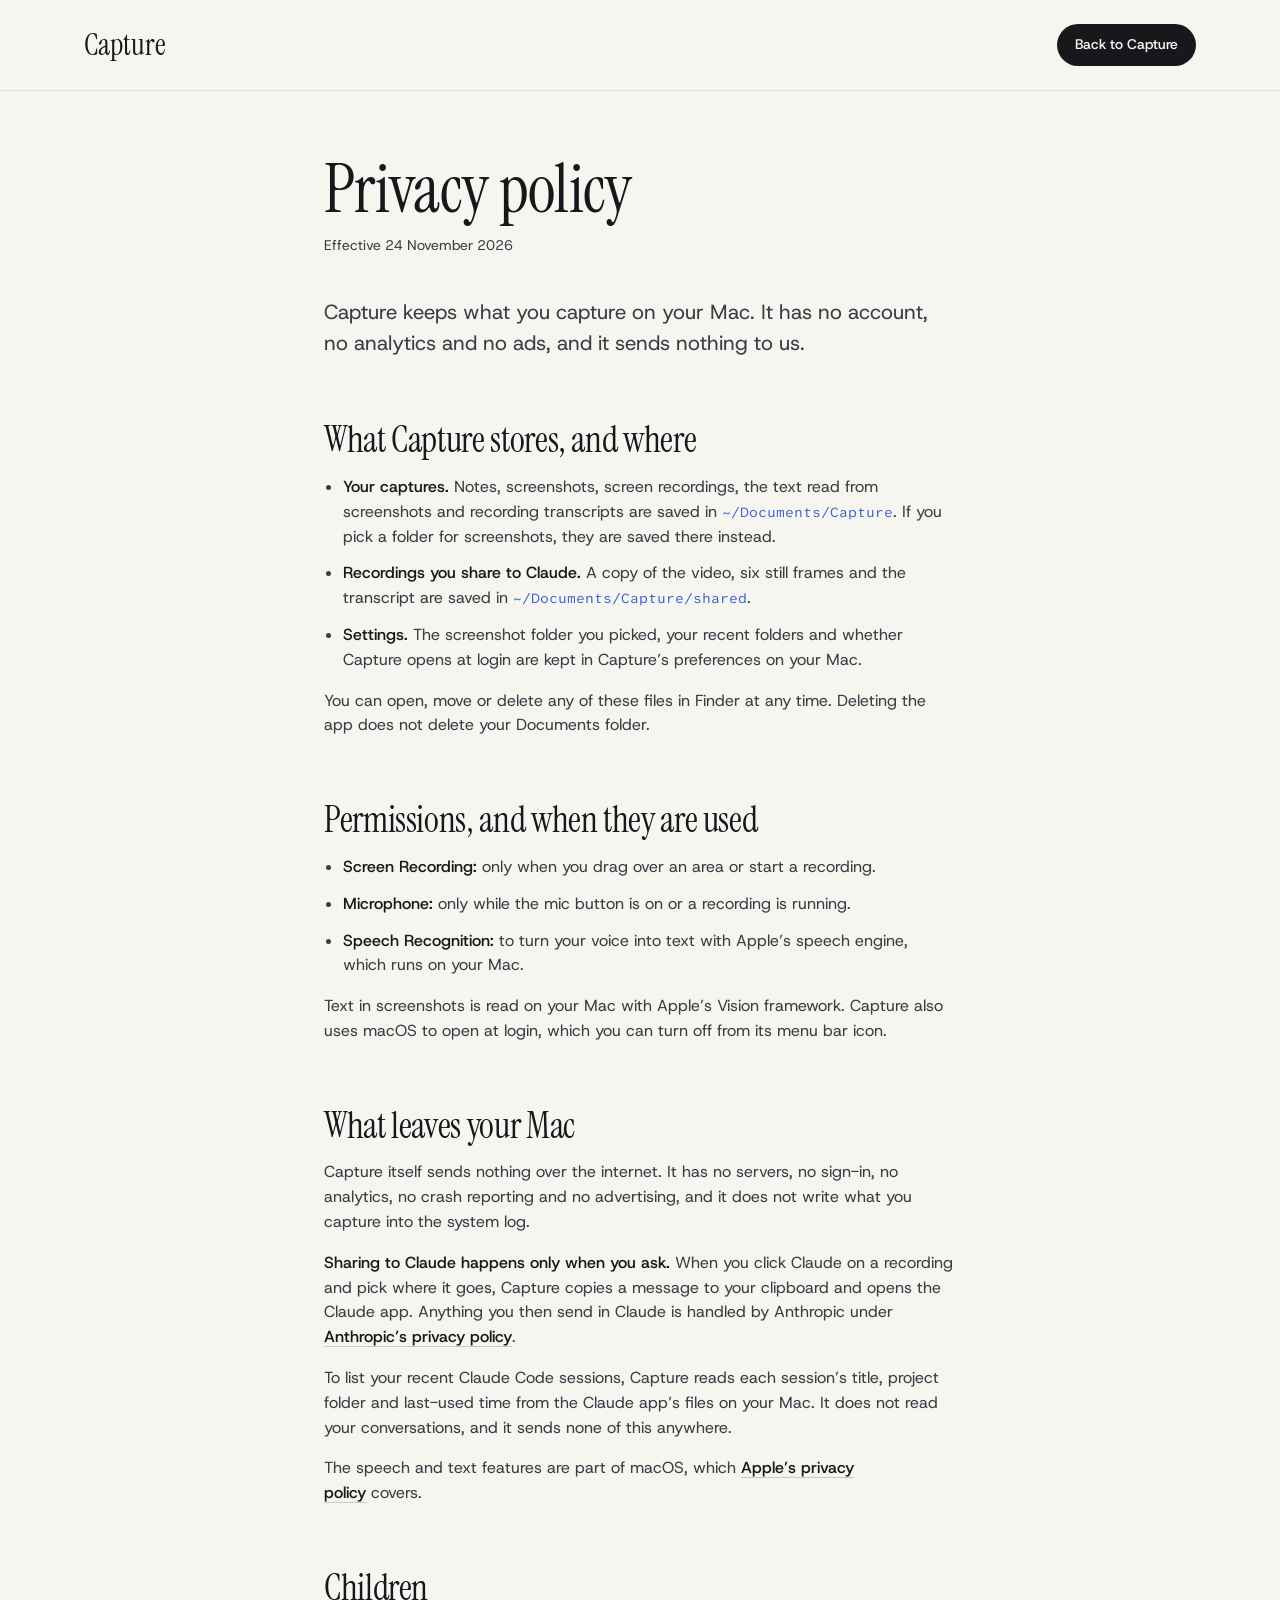
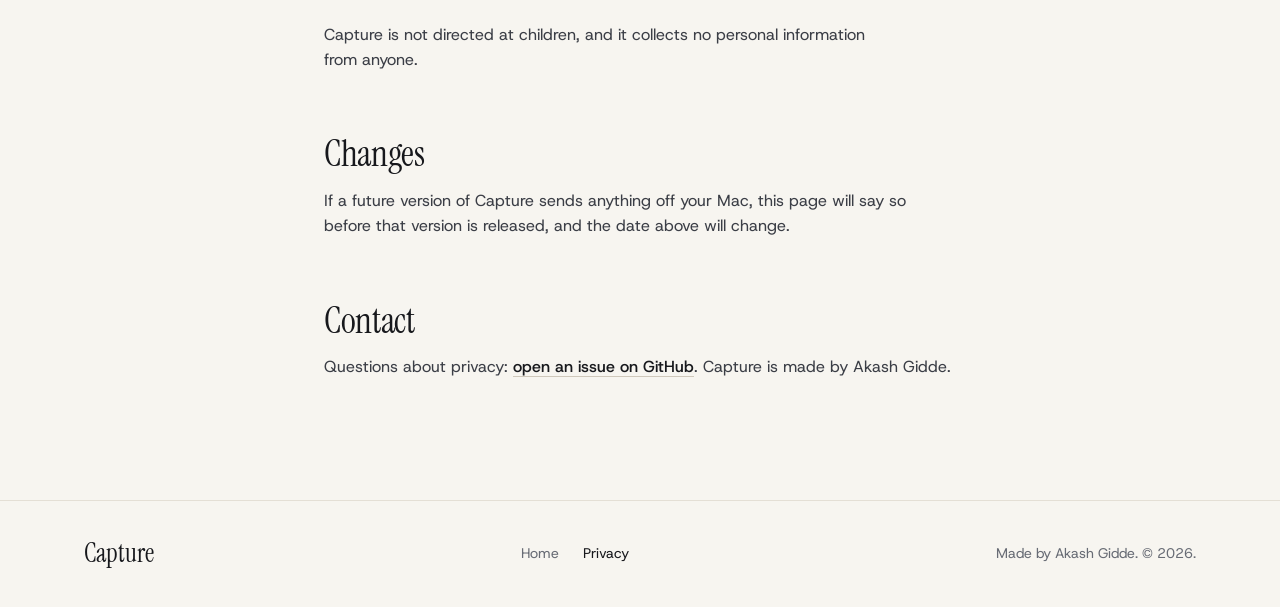
==== privacy.html @ 5aa0caa4 "Publish the landing page (capture@e64c65f)" ====
<!doctype html>
<html lang="en">
<head>
  <meta charset="utf-8">
  <meta name="viewport" content="width=device-width, initial-scale=1">
  <title>Privacy policy · Capture for Mac</title>
  <meta name="description" content="Capture keeps what you capture on your Mac. No account, no analytics, nothing sent to us.">
  <link rel="preconnect" href="https://fonts.googleapis.com">
  <link rel="preconnect" href="https://fonts.gstatic.com" crossorigin>
  <link href="https://fonts.googleapis.com/css2?family=Instrument+Serif&family=Host+Grotesk:wght@400;500&family=Atkinson+Hyperlegible+Mono:wght@400&display=swap" rel="stylesheet">
  <link rel="stylesheet" href="styles.css">
</head>
<body>
  <a class="skip" href="#main">Skip to content</a>

  <header class="doc-head">
    <nav class="nav container" aria-label="Page">
      <a class="wordmark" href="./">Capture</a>
      <a class="nav__action" href="./">Back to Capture</a>
    </nav>
  </header>

  <main id="main" class="doc container">
    <h1>Privacy policy</h1>
    <p class="doc__meta">Effective 24 November 2026</p>

    <p class="lead">Capture keeps what you capture on your Mac. It has no account, no analytics and no ads, and it sends nothing to us.</p>

    <h2>What Capture stores, and where</h2>
    <ul>
      <li><strong>Your captures.</strong> Notes, screenshots, screen recordings, the text read from screenshots and recording transcripts are saved in <span class="measured">~/Documents/Capture</span>. If you pick a folder for screenshots, they are saved there instead.</li>
      <li><strong>Recordings you share to Claude.</strong> A copy of the video, six still frames and the transcript are saved in <span class="measured">~/Documents/Capture/shared</span>.</li>
      <li><strong>Settings.</strong> The screenshot folder you picked, your recent folders and whether Capture opens at login are kept in Capture’s preferences on your Mac.</li>
    </ul>
    <p>You can open, move or delete any of these files in Finder at any time. Deleting the app does not delete your Documents folder.</p>

    <h2>Permissions, and when they are used</h2>
    <ul>
      <li><strong>Screen Recording:</strong> only when you drag over an area or start a recording.</li>
      <li><strong>Microphone:</strong> only while the mic button is on or a recording is running.</li>
      <li><strong>Speech Recognition:</strong> to turn your voice into text with Apple’s speech engine, which runs on your Mac.</li>
    </ul>
    <p>Text in screenshots is read on your Mac with Apple’s Vision framework. Capture also uses macOS to open at login, which you can turn off from its menu bar icon.</p>

    <h2>What leaves your Mac</h2>
    <p>Capture itself sends nothing over the internet. It has no servers, no sign-in, no analytics, no crash reporting and no advertising, and it does not write what you capture into the system log.</p>
    <p><strong>Sharing to Claude happens only when you ask.</strong> When you click Claude on a recording and pick where it goes, Capture copies a message to your clipboard and opens the Claude app. Anything you then send in Claude is handled by Anthropic under <a class="link" href="https://www.anthropic.com/legal/privacy">Anthropic’s privacy policy</a>.</p>
    <p>To list your recent Claude Code sessions, Capture reads each session’s title, project folder and last-used time from the Claude app’s files on your Mac. It does not read your conversations, and it sends none of this anywhere.</p>
    <p>The speech and text features are part of macOS, which <a class="link" href="https://www.apple.com/legal/privacy/">Apple’s privacy policy</a> covers.</p>

    <h2>Children</h2>
    <p>Capture is not directed at children, and it collects no personal information from anyone.</p>

    <h2>Changes</h2>
    <p>If a future version of Capture sends anything off your Mac, this page will say so before that version is released, and the date above will change.</p>

    <h2>Contact</h2>
    <p>Questions about privacy: <a class="link" href="https://github.com/akashdevkumar/capture-site/issues">open an issue on GitHub</a>. Capture is made by Akash Gidde.</p>
  </main>

  <footer class="foot">
    <div class="container foot__row">
      <p class="foot__mark">Capture</p>
      <nav aria-label="Footer">
        <a href="./">Home</a>
        <a href="privacy.html" aria-current="page">Privacy</a>
      </nav>
      <p class="foot__legal">Made by Akash Gidde. © 2026.</p>
    </div>
  </footer>
</body>
</html>
---- styles.css ----
/* Capture landing page: light and warm, a drawn dawn valley behind a centred hero, the real app on top.
   Inspired by the references Akash shared (Duna, Agorapulse, EverAfter). Motion lives in motion.js. */
@import url("./tokens.css");

:root {
  color-scheme: light;
  --color-paper: #f7f5f0;
  --color-paper-2: #ffffff;
  --color-paper-3: #efebe3;
  --color-ink: #17181c;
  --color-ink-2: #3b3e46;
  --color-muted: #686c75;
  --color-rule: #e4dfd5;
  --color-rule-2: #cfc8bb;
  --color-accent: #17181c;
  --color-accent-ink: #ffffff;
  --color-focus: #3d63c9;
  --color-cool: #3d63c9;
  --color-ok: #2f7d4f; --color-ok-soft: #e9f3ea;
  --color-bad: #b4413a; --color-bad-soft: #f9e8e4;
  --color-tint: #f2ede4;
  --font-display: "Instrument Serif", ui-serif, Georgia, serif;
  --font-body: "Host Grotesk", ui-sans-serif, system-ui, sans-serif;
  --font-outlier: "Atkinson Hyperlegible Mono", ui-monospace, monospace;
  --tracking-display: -0.01em;
  --radius-card: 18px; --radius-pill: 999px;
  --shadow-float: 0 30px 80px rgb(70 50 80 / 0.22), 0 4px 14px rgb(70 50 80 / 0.10);
  --shadow-soft: 0 18px 50px rgb(70 50 80 / 0.10);
}

*, *::before, *::after { box-sizing: border-box; }
html, body { overflow-x: clip; }
html { scroll-behavior: smooth; scroll-padding-top: var(--space-xl); }
body { margin: 0; background: var(--color-paper); color: var(--color-ink); font-family: var(--font-body); font-size: var(--text-md); line-height: 1.55; -webkit-font-smoothing: antialiased; }
::selection { background: color-mix(in oklab, var(--color-cool) 22%, transparent); }
:focus-visible { outline: 2px solid var(--color-focus); outline-offset: 3px; }
img { max-width: 100%; height: auto; display: block; }
p { margin: 0; text-wrap: pretty; }
h1, h2, h3 { margin: 0; font-family: var(--font-display); font-weight: 400; letter-spacing: var(--tracking-display); line-height: 1.02; text-wrap: balance; overflow-wrap: break-word; min-width: 0; }
h1 { font-size: clamp(3.25rem, 6.4vw + 0.5rem, 6.5rem); }
h2 { font-size: clamp(2.5rem, 3.6vw + 0.75rem, 4.25rem); }
h3 { font-size: clamp(1.6rem, 1vw + 1.2rem, 2rem); line-height: 1.1; }
.lead { font-size: var(--text-lead); line-height: 1.5; color: var(--color-ink-2); max-width: 46ch; }
.container { width: 100%; max-width: 1240px; margin-inline: auto; padding-inline: var(--gutter); }
.measured { font-family: var(--font-outlier); font-size: var(--text-sm); font-variant-numeric: tabular-nums slashed-zero; color: var(--color-cool); }
.caption { margin-top: var(--space-md); font-size: var(--text-sm); color: var(--color-muted); text-align: center; }

/* Skip link */
.skip { position: absolute; left: var(--space-md); top: -80px; z-index: 50; padding: var(--space-xs) var(--space-md); background: var(--color-ink); color: var(--color-paper); border-radius: var(--radius-pill); }
.skip:focus-visible { top: var(--space-md); }

/* Controls */
.btn { display: inline-flex; align-items: center; min-height: 52px; padding: 0 var(--space-lg); border: 1px solid var(--color-accent); border-radius: var(--radius-pill); background: var(--color-accent); color: var(--color-accent-ink); font: 500 var(--text-md)/1 var(--font-body); text-decoration: none; white-space: nowrap; box-shadow: 0 8px 22px rgb(23 24 28 / 0.18); transition: transform var(--dur-short) var(--ease-out), box-shadow var(--dur-short) var(--ease-out), background-color var(--dur-short) var(--ease-out); }
.btn:hover { background: #2a2c33; transform: translateY(-1px); box-shadow: 0 12px 28px rgb(23 24 28 / 0.22); }
.btn:active { transform: translateY(1px); box-shadow: 0 4px 12px rgb(23 24 28 / 0.18); }
.link { color: var(--color-ink); font-weight: 500; text-decoration: underline; text-decoration-color: var(--color-rule-2); text-underline-offset: 0.25em; transition: text-decoration-color var(--dur-short) var(--ease-out); }
.link:hover { text-decoration-color: var(--color-ink); }
.actions { display: flex; flex-wrap: wrap; align-items: center; justify-content: center; gap: var(--space-md) var(--space-lg); }

/* Hero: the valley full-bleed, the words in its sky, the real bar floating over the lake */
.hero { position: relative; isolation: isolate; min-height: max(760px, 100svh); display: grid; grid-template-rows: auto 1fr auto; padding-bottom: clamp(64px, 12vh, 140px); background: #e9d6dc; overflow: clip; }
.hero__art { position: absolute; inset: 0; z-index: -1; }
.hero__art img, .hero__art svg { width: 100%; height: 100%; object-fit: cover; object-position: center bottom; }
.hero__art::after { content: ""; position: absolute; inset: 0; background: linear-gradient(to bottom, rgb(255 255 255 / 0.18), transparent 40%); pointer-events: none; }
.nav { display: grid; grid-template-columns: 1fr auto 1fr; align-items: center; gap: var(--space-md); padding-block: var(--space-lg); }
.wordmark { font-family: var(--font-display); font-size: 1.9rem; line-height: 1; color: var(--color-ink); text-decoration: none; justify-self: start; }
.nav__links { display: flex; gap: var(--space-xs); padding: 6px; border-radius: var(--radius-pill); background: rgb(255 255 255 / 0.45); border: 1px solid rgb(255 255 255 / 0.6); backdrop-filter: blur(12px); -webkit-backdrop-filter: blur(12px); }
.nav__links a { padding: 8px 14px; border-radius: var(--radius-pill); color: var(--color-ink-2); font-size: var(--text-sm); font-weight: 500; text-decoration: none; transition: background-color var(--dur-short) var(--ease-out), color var(--dur-short) var(--ease-out); }
.nav__links a:hover { background: rgb(255 255 255 / 0.8); color: var(--color-ink); }
.nav__action { justify-self: end; padding: 10px 18px; border-radius: var(--radius-pill); background: var(--color-ink); color: var(--color-paper); font-size: var(--text-sm); font-weight: 500; text-decoration: none; transition: background-color var(--dur-short) var(--ease-out); }
.nav__action:hover { background: #2a2c33; }
.hero__content { display: grid; justify-items: center; align-content: center; text-align: center; gap: var(--space-lg); padding-block: var(--space-2xl) var(--space-xl); }
.hero__content h1 { max-width: 14ch; }
.hero__content .lead { color: var(--color-ink-2); }
.hero__content .actions { margin-top: var(--space-xs); }

/* The real bar, cropped to its own glass edge (the photo has 40px and 30px of backdrop around it) */
.bar { margin: 0 auto; width: min(100% - 2 * var(--gutter), 620px); aspect-ratio: 620 / 83; overflow: hidden; border-radius: 4.2% / 31%; box-shadow: var(--shadow-float); background: #f2f3f6; }
.bar img { width: 112.9%; max-width: none; margin: -4.84% 0 0 -6.45%; }
.hero__bar { position: relative; z-index: 1; }
.bar--inset { box-shadow: var(--shadow-soft); width: 100%; max-width: 620px; margin-inline: 0; }

/* Sections */
.section { padding-block: var(--section-gap-s); }
.section--tint { background: var(--color-tint); }
.head { display: grid; gap: var(--space-md); margin-bottom: var(--space-2xl); }
.head--center { justify-items: center; text-align: center; }
.head--split { grid-template-columns: minmax(0, 1fr) minmax(0, 1fr); align-items: end; gap: var(--space-xl); }

/* Record: words beside the real recording */
.split { display: grid; grid-template-columns: minmax(0, 5fr) minmax(0, 7fr); gap: var(--space-3xl); align-items: center; }
.split__text { display: grid; gap: var(--space-xl); }
.facts { list-style: none; margin: 0; padding: 0; display: grid; gap: var(--space-lg); }
.facts li { padding-left: var(--space-lg); border-left: 2px solid var(--color-rule-2); color: var(--color-muted); max-width: 40ch; }
.facts strong { display: block; color: var(--color-ink); font-weight: 500; }
.shot { margin: 0; border-radius: var(--radius-card); overflow: hidden; box-shadow: var(--shadow-soft); border: 1px solid var(--color-rule); background: var(--color-paper-2); }
.shot img { width: 100%; }

/* The hand-off, set as a diff */
.diff { display: grid; grid-template-columns: minmax(0, 4fr) minmax(0, 8fr); gap: 1px; background: var(--color-rule); border: 1px solid var(--color-rule); border-radius: var(--radius-card); overflow: hidden; box-shadow: var(--shadow-soft); }
.diff__side { background: var(--color-paper-2); padding: var(--space-xl); display: grid; align-content: start; gap: var(--space-md); }
.diff__label { font-size: var(--text-sm); font-weight: 500; color: var(--color-muted); }
.diff__row { display: grid; grid-template-columns: 1.25rem minmax(0, 1fr); gap: var(--space-sm); padding: var(--space-md); border-radius: 12px; }
.diff__row .measured { color: var(--color-ink); overflow-wrap: anywhere; }
.diff__row--minus { background: var(--color-bad-soft); }
.diff__row--plus { background: var(--color-ok-soft); }
.diff__mark { font-family: var(--font-outlier); }
.diff__row--minus .diff__mark { color: var(--color-bad); }
.diff__row--plus .diff__mark { color: var(--color-ok); }
.diff__key { display: block; font-size: var(--text-sm); color: var(--color-muted); margin-bottom: var(--space-2xs); }
.transcript { font-size: var(--text-md); }
.frames { list-style: none; margin: 0; padding: 0; display: grid; grid-template-columns: repeat(3, minmax(0, 1fr)); gap: var(--space-sm); }
.frames li { display: grid; gap: var(--space-2xs); }
.frames img { width: 100%; border-radius: 10px; border: 1px solid var(--color-rule); }

/* Sent where you work: three numbered ways */
.ways { list-style: none; margin: 0; padding: 0; display: grid; grid-template-columns: repeat(3, minmax(0, 1fr)); gap: var(--space-lg); }
.ways li { display: grid; align-content: start; gap: var(--space-sm); padding: var(--space-xl); border-radius: var(--radius-card); background: var(--color-paper-2); border: 1px solid var(--color-rule); min-height: 240px; transition: transform var(--dur-short) var(--ease-out), box-shadow var(--dur-short) var(--ease-out); }
.ways li:hover { transform: translateY(-3px); box-shadow: var(--shadow-soft); }
.ways__n { display: grid; place-items: center; width: 34px; height: 34px; border-radius: 50%; background: #e8eefb; margin-bottom: var(--space-md); }
.ways p { color: var(--color-muted); }

/* Notes, screenshots and voice */
.rows-layout { display: grid; grid-template-columns: minmax(0, 4fr) minmax(0, 8fr); gap: var(--space-3xl); align-items: start; }
.rows-layout__head { position: sticky; top: var(--space-2xl); margin-bottom: 0; }
.rows-layout__body { display: grid; gap: var(--space-xl); }
.rows { margin: 0; display: grid; }
.rows > div { display: grid; grid-template-columns: minmax(0, 4fr) minmax(0, 7fr); gap: var(--space-lg); padding-block: var(--space-lg); border-top: 1px solid var(--color-rule); }
.rows > div:last-child { border-bottom: 1px solid var(--color-rule); }
.rows dt { font-family: var(--font-display); font-size: 1.75rem; line-height: 1.1; }
.rows dd { margin: 0; color: var(--color-muted); align-self: center; }

/* What it needs */
.spec { width: 100%; border-collapse: collapse; }
.spec th, .spec td { text-align: left; padding: var(--space-lg) var(--space-md) var(--space-lg) 0; border-bottom: 1px solid var(--color-rule); vertical-align: baseline; }
.spec thead th { font-size: var(--text-sm); font-weight: 500; color: var(--color-muted); padding-block: var(--space-sm); }
.spec tbody th { font-weight: 500; font-size: var(--text-lg); width: 40%; }
.spec td { color: var(--color-ink-2); }

/* The close: a slice of the valley, the store line on it */
.get { position: relative; isolation: isolate; overflow: clip; padding-block: clamp(120px, 16vw, 220px) clamp(96px, 12vw, 160px); text-align: center; }
.get__art { position: absolute; inset: 0; z-index: -1; }
.get__art img { width: 100%; height: 100%; object-fit: cover; object-position: center 70%; }
.get__inner { display: grid; justify-items: center; gap: var(--space-md); }
.fill { display: inline-flex; align-items: center; min-height: 52px; margin-top: var(--space-sm); padding: 0 var(--space-lg); border: 1px dashed rgb(23 24 28 / 0.4); border-radius: var(--radius-pill); color: var(--color-ink-2); background: rgb(255 255 255 / 0.55); backdrop-filter: blur(8px); -webkit-backdrop-filter: blur(8px); }

/* Footer */
.foot { padding-block: var(--space-xl); border-top: 1px solid var(--color-rule); }
.foot__row { display: flex; flex-wrap: wrap; align-items: center; justify-content: space-between; gap: var(--space-md); font-size: var(--text-sm); }
.foot__mark { font-family: var(--font-display); font-size: 1.6rem; line-height: 1; }
.foot nav { display: flex; flex-wrap: wrap; gap: var(--space-lg); }
.foot nav a { color: var(--color-muted); text-decoration: none; transition: color var(--dur-short) var(--ease-out); }
.foot nav a:hover { color: var(--color-ink); }
.foot__legal { color: var(--color-muted); }

/* Motion: hidden only while motion.js is about to reveal it */
.motion [data-reveal] { opacity: 0; }

@media (max-width: 60rem) {
  .nav { grid-template-columns: 1fr auto; }
  .nav__links { display: none; }
  .split, .diff, .rows-layout, .head--split { grid-template-columns: minmax(0, 1fr); }
  .split { gap: var(--space-xl); }
  .rows-layout { gap: var(--space-lg); }
  .rows-layout__head { position: static; }
  .ways { grid-template-columns: minmax(0, 1fr); }
  .ways li { min-height: 0; }
  .diff__side { padding: var(--space-lg); }
}
@media (max-width: 40rem) {
  .hero { min-height: 680px; }
  .frames { grid-template-columns: repeat(2, minmax(0, 1fr)); }
  .rows > div { grid-template-columns: minmax(0, 1fr); gap: var(--space-2xs); }
  .spec thead { display: none; }
  .spec, .spec tbody, .spec tr, .spec th, .spec td { display: block; width: auto; }
  .spec tr { padding-block: var(--space-md); border-bottom: 1px solid var(--color-rule); }
  .spec th, .spec td, .spec tbody th { padding: 0; border: 0; width: auto; }
  .hero__content h1 br { display: none; }
  .spec td { margin-top: var(--space-2xs); overflow-wrap: anywhere; }
  .btn { white-space: normal; text-align: center; }
}
@media (prefers-reduced-motion: reduce) {
  html { scroll-behavior: auto; }
  *, *::before, *::after { transition-duration: 0.01ms !important; animation-duration: 0.01ms !important; }
}

/* Document pages (privacy policy): one readable column, no artwork */
.doc-head { border-bottom: 1px solid var(--color-rule); }
.doc-head .nav { grid-template-columns: 1fr auto; }
.doc { max-width: 760px; padding-block: var(--space-2xl) var(--section-gap-s); }
.doc h1 { font-size: clamp(2.75rem, 4vw + 1rem, 4.25rem); }
.doc h2 { font-size: clamp(1.75rem, 1.2vw + 1.3rem, 2.25rem); margin: var(--space-2xl) 0 var(--space-md); }
.doc__meta { margin-top: var(--space-sm); color: var(--color-muted); font-size: var(--text-sm); }
.doc .lead { margin-block: var(--space-xl) 0; max-width: none; }
.doc p + p { margin-top: var(--space-md); }
.doc ul { margin: 0 0 var(--space-md); padding-left: 1.2em; display: grid; gap: var(--space-sm); color: var(--color-ink-2); }
.doc p { color: var(--color-ink-2); }
.doc strong { color: var(--color-ink); font-weight: 500; }
.foot nav a[aria-current="page"] { color: var(--color-ink); }
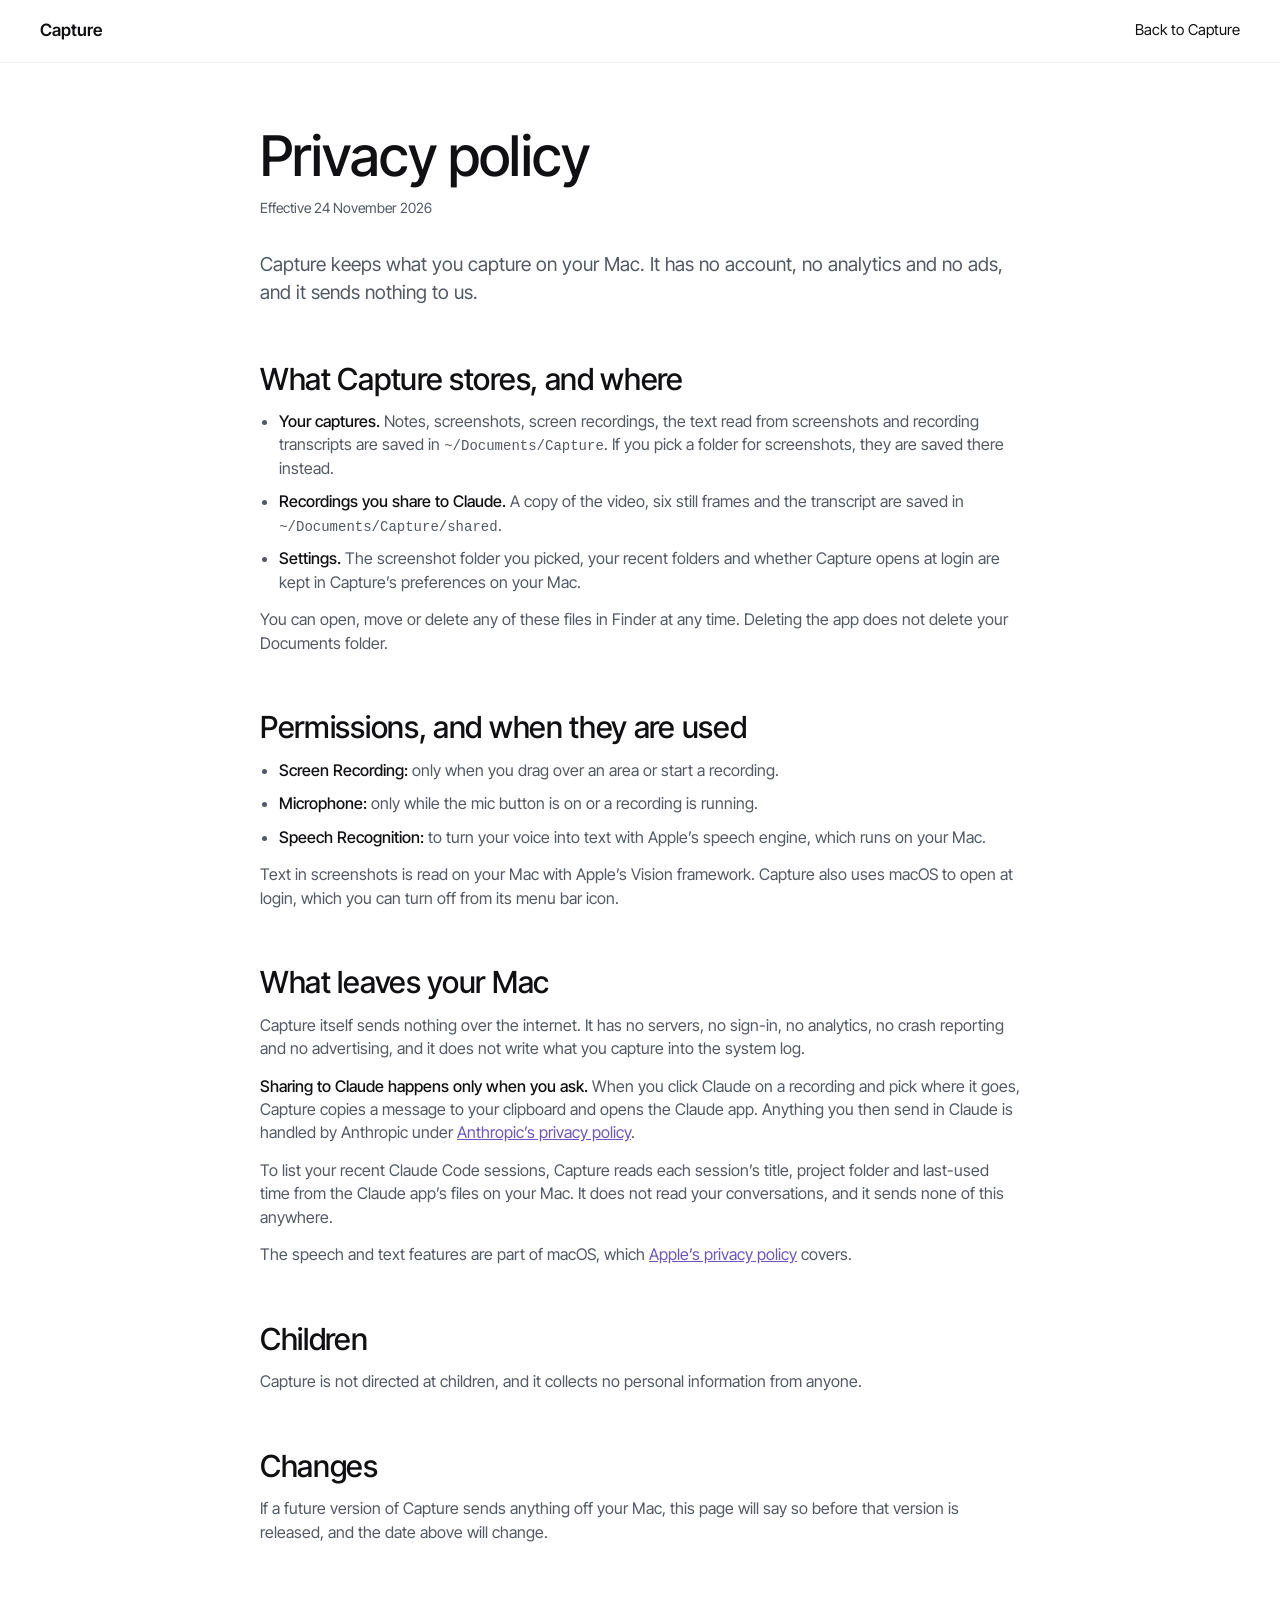
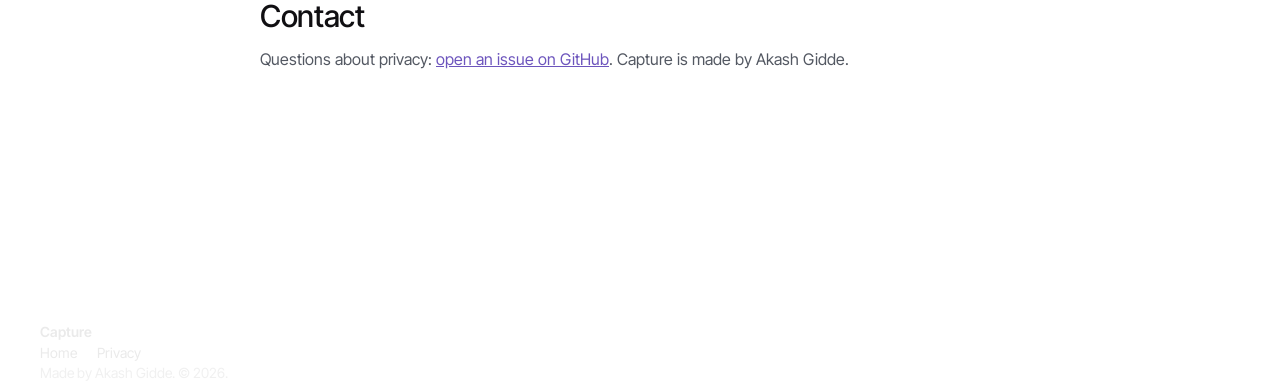
==== commit addd5b4f: "Publish the landing page (capture@ae9d2f6)" ====
--- a/privacy.html
+++ b/privacy.html
@@ -7,7 +7,7 @@
   <meta name="description" content="Capture keeps what you capture on your Mac. No account, no analytics, nothing sent to us.">
   <link rel="preconnect" href="https://fonts.googleapis.com">
   <link rel="preconnect" href="https://fonts.gstatic.com" crossorigin>
-  <link href="https://fonts.googleapis.com/css2?family=Instrument+Serif&family=Host+Grotesk:wght@400;500&family=Atkinson+Hyperlegible+Mono:wght@400&display=swap" rel="stylesheet">
+  <link href="https://fonts.googleapis.com/css2?family=Inter+Tight:wght@400;500;600&display=swap" rel="stylesheet">
   <link rel="stylesheet" href="styles.css">
 </head>
 <body>
--- a/styles.css
+++ b/styles.css
@@ -1,199 +1,231 @@
-/* Capture landing page: light and warm, a drawn dawn valley behind a centred hero, the real app on top.
-   Inspired by the references Akash shared (Duna, Agorapulse, EverAfter). Motion lives in motion.js. */
-@import url("./tokens.css");
+/* Capture landing page. Look agreed in Stitch on 2026-11-24 from Akash's Rootly references:
+   painted dawn landscapes behind real product photos, a near-monochrome page, one violet accent
+   for labels and links, medium-weight Inter Tight, soft large radii, sections parted by white space. */
 
 :root {
   color-scheme: light;
-  --color-paper: #f7f5f0;
-  --color-paper-2: #ffffff;
-  --color-paper-3: #efebe3;
-  --color-ink: #17181c;
-  --color-ink-2: #3b3e46;
-  --color-muted: #686c75;
-  --color-rule: #e4dfd5;
-  --color-rule-2: #cfc8bb;
-  --color-accent: #17181c;
-  --color-accent-ink: #ffffff;
-  --color-focus: #3d63c9;
-  --color-cool: #3d63c9;
-  --color-ok: #2f7d4f; --color-ok-soft: #e9f3ea;
-  --color-bad: #b4413a; --color-bad-soft: #f9e8e4;
-  --color-tint: #f2ede4;
-  --font-display: "Instrument Serif", ui-serif, Georgia, serif;
-  --font-body: "Host Grotesk", ui-sans-serif, system-ui, sans-serif;
-  --font-outlier: "Atkinson Hyperlegible Mono", ui-monospace, monospace;
-  --tracking-display: -0.01em;
-  --radius-card: 18px; --radius-pill: 999px;
-  --shadow-float: 0 30px 80px rgb(70 50 80 / 0.22), 0 4px 14px rgb(70 50 80 / 0.10);
-  --shadow-soft: 0 18px 50px rgb(70 50 80 / 0.10);
+  --ink: #100f12;
+  --surface: #ffffff;
+  --surface-alt: #fafafa;
+  --surface-card: #fbfaff;
+  --muted: #65646e;
+  --muted-strong: #535862;
+  --border: #d2d2d5;
+  --border-subtle: #f0f0f0;
+  --accent: #6d55bd;
+  --accent-strong: #4a3e8a;
+  --accent-muted: #e9e2ff;
+  --accent-soft: #ebe5ff;
+  --focus: #a28ae5;
+  --warm-light: #fdf2eb;
+  --warm: #fce7da;
+  --warm-ink: #8a4b1f;
+  --night: #302650;
+  --night-deep: #1c1633;
+  --on-art: #fbfaff;
+
+  --font: "Inter Tight", system-ui, -apple-system, sans-serif;
+  --mono: ui-monospace, "SF Mono", Menlo, monospace;
+
+  --radius-md: 8px;
+  --radius-lg: 16px;
+  --radius-xl: 20px;
+  --radius-2xl: 24px;
+  --radius-3xl: 32px;
+  --pill: 999px;
+
+  --gutter: clamp(16px, 0.25rem + 1.25vw, 32px);
+  --container: 1200px;
+  --section: clamp(4.5rem, 3rem + 4vw, 8rem);
+  --ease-out: cubic-bezier(0.33, 1, 0.68, 1);
+  --halo: 0 0 24px rgb(214 214 214 / 0.9);
 }
 
 *, *::before, *::after { box-sizing: border-box; }
-html, body { overflow-x: clip; }
-html { scroll-behavior: smooth; scroll-padding-top: var(--space-xl); }
-body { margin: 0; background: var(--color-paper); color: var(--color-ink); font-family: var(--font-body); font-size: var(--text-md); line-height: 1.55; -webkit-font-smoothing: antialiased; }
-::selection { background: color-mix(in oklab, var(--color-cool) 22%, transparent); }
-:focus-visible { outline: 2px solid var(--color-focus); outline-offset: 3px; }
-img { max-width: 100%; height: auto; display: block; }
-p { margin: 0; text-wrap: pretty; }
-h1, h2, h3 { margin: 0; font-family: var(--font-display); font-weight: 400; letter-spacing: var(--tracking-display); line-height: 1.02; text-wrap: balance; overflow-wrap: break-word; min-width: 0; }
-h1 { font-size: clamp(3.25rem, 6.4vw + 0.5rem, 6.5rem); }
-h2 { font-size: clamp(2.5rem, 3.6vw + 0.75rem, 4.25rem); }
-h3 { font-size: clamp(1.6rem, 1vw + 1.2rem, 2rem); line-height: 1.1; }
-.lead { font-size: var(--text-lead); line-height: 1.5; color: var(--color-ink-2); max-width: 46ch; }
-.container { width: 100%; max-width: 1240px; margin-inline: auto; padding-inline: var(--gutter); }
-.measured { font-family: var(--font-outlier); font-size: var(--text-sm); font-variant-numeric: tabular-nums slashed-zero; color: var(--color-cool); }
-.caption { margin-top: var(--space-md); font-size: var(--text-sm); color: var(--color-muted); text-align: center; }
-
-/* Skip link */
-.skip { position: absolute; left: var(--space-md); top: -80px; z-index: 50; padding: var(--space-xs) var(--space-md); background: var(--color-ink); color: var(--color-paper); border-radius: var(--radius-pill); }
-.skip:focus-visible { top: var(--space-md); }
-
-/* Controls */
-.btn { display: inline-flex; align-items: center; min-height: 52px; padding: 0 var(--space-lg); border: 1px solid var(--color-accent); border-radius: var(--radius-pill); background: var(--color-accent); color: var(--color-accent-ink); font: 500 var(--text-md)/1 var(--font-body); text-decoration: none; white-space: nowrap; box-shadow: 0 8px 22px rgb(23 24 28 / 0.18); transition: transform var(--dur-short) var(--ease-out), box-shadow var(--dur-short) var(--ease-out), background-color var(--dur-short) var(--ease-out); }
-.btn:hover { background: #2a2c33; transform: translateY(-1px); box-shadow: 0 12px 28px rgb(23 24 28 / 0.22); }
-.btn:active { transform: translateY(1px); box-shadow: 0 4px 12px rgb(23 24 28 / 0.18); }
-.link { color: var(--color-ink); font-weight: 500; text-decoration: underline; text-decoration-color: var(--color-rule-2); text-underline-offset: 0.25em; transition: text-decoration-color var(--dur-short) var(--ease-out); }
-.link:hover { text-decoration-color: var(--color-ink); }
-.actions { display: flex; flex-wrap: wrap; align-items: center; justify-content: center; gap: var(--space-md) var(--space-lg); }
-
-/* Hero: the valley full-bleed, the words in its sky, the real bar floating over the lake */
-.hero { position: relative; isolation: isolate; min-height: max(760px, 100svh); display: grid; grid-template-rows: auto 1fr auto; padding-bottom: clamp(64px, 12vh, 140px); background: #e9d6dc; overflow: clip; }
-.hero__art { position: absolute; inset: 0; z-index: -1; }
-.hero__art img, .hero__art svg { width: 100%; height: 100%; object-fit: cover; object-position: center bottom; }
-.hero__art::after { content: ""; position: absolute; inset: 0; background: linear-gradient(to bottom, rgb(255 255 255 / 0.18), transparent 40%); pointer-events: none; }
-.nav { display: grid; grid-template-columns: 1fr auto 1fr; align-items: center; gap: var(--space-md); padding-block: var(--space-lg); }
-.wordmark { font-family: var(--font-display); font-size: 1.9rem; line-height: 1; color: var(--color-ink); text-decoration: none; justify-self: start; }
-.nav__links { display: flex; gap: var(--space-xs); padding: 6px; border-radius: var(--radius-pill); background: rgb(255 255 255 / 0.45); border: 1px solid rgb(255 255 255 / 0.6); backdrop-filter: blur(12px); -webkit-backdrop-filter: blur(12px); }
-.nav__links a { padding: 8px 14px; border-radius: var(--radius-pill); color: var(--color-ink-2); font-size: var(--text-sm); font-weight: 500; text-decoration: none; transition: background-color var(--dur-short) var(--ease-out), color var(--dur-short) var(--ease-out); }
-.nav__links a:hover { background: rgb(255 255 255 / 0.8); color: var(--color-ink); }
-.nav__action { justify-self: end; padding: 10px 18px; border-radius: var(--radius-pill); background: var(--color-ink); color: var(--color-paper); font-size: var(--text-sm); font-weight: 500; text-decoration: none; transition: background-color var(--dur-short) var(--ease-out); }
-.nav__action:hover { background: #2a2c33; }
-.hero__content { display: grid; justify-items: center; align-content: center; text-align: center; gap: var(--space-lg); padding-block: var(--space-2xl) var(--space-xl); }
-.hero__content h1 { max-width: 14ch; }
-.hero__content .lead { color: var(--color-ink-2); }
-.hero__content .actions { margin-top: var(--space-xs); }
-
-/* The real bar, cropped to its own glass edge (the photo has 40px and 30px of backdrop around it) */
-.bar { margin: 0 auto; width: min(100% - 2 * var(--gutter), 620px); aspect-ratio: 620 / 83; overflow: hidden; border-radius: 4.2% / 31%; box-shadow: var(--shadow-float); background: #f2f3f6; }
-.bar img { width: 112.9%; max-width: none; margin: -4.84% 0 0 -6.45%; }
-.hero__bar { position: relative; z-index: 1; }
-.bar--inset { box-shadow: var(--shadow-soft); width: 100%; max-width: 620px; margin-inline: 0; }
-
-/* Sections */
-.section { padding-block: var(--section-gap-s); }
-.section--tint { background: var(--color-tint); }
-.head { display: grid; gap: var(--space-md); margin-bottom: var(--space-2xl); }
-.head--center { justify-items: center; text-align: center; }
-.head--split { grid-template-columns: minmax(0, 1fr) minmax(0, 1fr); align-items: end; gap: var(--space-xl); }
-
-/* Record: words beside the real recording */
-.split { display: grid; grid-template-columns: minmax(0, 5fr) minmax(0, 7fr); gap: var(--space-3xl); align-items: center; }
-.split__text { display: grid; gap: var(--space-xl); }
-.facts { list-style: none; margin: 0; padding: 0; display: grid; gap: var(--space-lg); }
-.facts li { padding-left: var(--space-lg); border-left: 2px solid var(--color-rule-2); color: var(--color-muted); max-width: 40ch; }
-.facts strong { display: block; color: var(--color-ink); font-weight: 500; }
-.shot { margin: 0; border-radius: var(--radius-card); overflow: hidden; box-shadow: var(--shadow-soft); border: 1px solid var(--color-rule); background: var(--color-paper-2); }
-.shot img { width: 100%; }
-
-/* The hand-off, set as a diff */
-.diff { display: grid; grid-template-columns: minmax(0, 4fr) minmax(0, 8fr); gap: 1px; background: var(--color-rule); border: 1px solid var(--color-rule); border-radius: var(--radius-card); overflow: hidden; box-shadow: var(--shadow-soft); }
-.diff__side { background: var(--color-paper-2); padding: var(--space-xl); display: grid; align-content: start; gap: var(--space-md); }
-.diff__label { font-size: var(--text-sm); font-weight: 500; color: var(--color-muted); }
-.diff__row { display: grid; grid-template-columns: 1.25rem minmax(0, 1fr); gap: var(--space-sm); padding: var(--space-md); border-radius: 12px; }
-.diff__row .measured { color: var(--color-ink); overflow-wrap: anywhere; }
-.diff__row--minus { background: var(--color-bad-soft); }
-.diff__row--plus { background: var(--color-ok-soft); }
-.diff__mark { font-family: var(--font-outlier); }
-.diff__row--minus .diff__mark { color: var(--color-bad); }
-.diff__row--plus .diff__mark { color: var(--color-ok); }
-.diff__key { display: block; font-size: var(--text-sm); color: var(--color-muted); margin-bottom: var(--space-2xs); }
-.transcript { font-size: var(--text-md); }
-.frames { list-style: none; margin: 0; padding: 0; display: grid; grid-template-columns: repeat(3, minmax(0, 1fr)); gap: var(--space-sm); }
-.frames li { display: grid; gap: var(--space-2xs); }
-.frames img { width: 100%; border-radius: 10px; border: 1px solid var(--color-rule); }
-
-/* Sent where you work: three numbered ways */
-.ways { list-style: none; margin: 0; padding: 0; display: grid; grid-template-columns: repeat(3, minmax(0, 1fr)); gap: var(--space-lg); }
-.ways li { display: grid; align-content: start; gap: var(--space-sm); padding: var(--space-xl); border-radius: var(--radius-card); background: var(--color-paper-2); border: 1px solid var(--color-rule); min-height: 240px; transition: transform var(--dur-short) var(--ease-out), box-shadow var(--dur-short) var(--ease-out); }
-.ways li:hover { transform: translateY(-3px); box-shadow: var(--shadow-soft); }
-.ways__n { display: grid; place-items: center; width: 34px; height: 34px; border-radius: 50%; background: #e8eefb; margin-bottom: var(--space-md); }
-.ways p { color: var(--color-muted); }
-
-/* Notes, screenshots and voice */
-.rows-layout { display: grid; grid-template-columns: minmax(0, 4fr) minmax(0, 8fr); gap: var(--space-3xl); align-items: start; }
-.rows-layout__head { position: sticky; top: var(--space-2xl); margin-bottom: 0; }
-.rows-layout__body { display: grid; gap: var(--space-xl); }
-.rows { margin: 0; display: grid; }
-.rows > div { display: grid; grid-template-columns: minmax(0, 4fr) minmax(0, 7fr); gap: var(--space-lg); padding-block: var(--space-lg); border-top: 1px solid var(--color-rule); }
-.rows > div:last-child { border-bottom: 1px solid var(--color-rule); }
-.rows dt { font-family: var(--font-display); font-size: 1.75rem; line-height: 1.1; }
-.rows dd { margin: 0; color: var(--color-muted); align-self: center; }
-
-/* What it needs */
-.spec { width: 100%; border-collapse: collapse; }
-.spec th, .spec td { text-align: left; padding: var(--space-lg) var(--space-md) var(--space-lg) 0; border-bottom: 1px solid var(--color-rule); vertical-align: baseline; }
-.spec thead th { font-size: var(--text-sm); font-weight: 500; color: var(--color-muted); padding-block: var(--space-sm); }
-.spec tbody th { font-weight: 500; font-size: var(--text-lg); width: 40%; }
-.spec td { color: var(--color-ink-2); }
-
-/* The close: a slice of the valley, the store line on it */
-.get { position: relative; isolation: isolate; overflow: clip; padding-block: clamp(120px, 16vw, 220px) clamp(96px, 12vw, 160px); text-align: center; }
-.get__art { position: absolute; inset: 0; z-index: -1; }
-.get__art img { width: 100%; height: 100%; object-fit: cover; object-position: center 70%; }
-.get__inner { display: grid; justify-items: center; gap: var(--space-md); }
-.fill { display: inline-flex; align-items: center; min-height: 52px; margin-top: var(--space-sm); padding: 0 var(--space-lg); border: 1px dashed rgb(23 24 28 / 0.4); border-radius: var(--radius-pill); color: var(--color-ink-2); background: rgb(255 255 255 / 0.55); backdrop-filter: blur(8px); -webkit-backdrop-filter: blur(8px); }
-
-/* Footer */
-.foot { padding-block: var(--space-xl); border-top: 1px solid var(--color-rule); }
-.foot__row { display: flex; flex-wrap: wrap; align-items: center; justify-content: space-between; gap: var(--space-md); font-size: var(--text-sm); }
-.foot__mark { font-family: var(--font-display); font-size: 1.6rem; line-height: 1; }
-.foot nav { display: flex; flex-wrap: wrap; gap: var(--space-lg); }
-.foot nav a { color: var(--color-muted); text-decoration: none; transition: color var(--dur-short) var(--ease-out); }
-.foot nav a:hover { color: var(--color-ink); }
-.foot__legal { color: var(--color-muted); }
-
-/* Motion: hidden only while motion.js is about to reveal it */
+html { scroll-behavior: smooth; scroll-padding-top: 88px; }
+@media (prefers-reduced-motion: reduce) { html { scroll-behavior: auto; } }
+body { margin: 0; background: var(--surface); color: var(--ink); font: 400 1rem/1.467 var(--font); -webkit-font-smoothing: antialiased; overflow-x: hidden; }
+img { display: block; max-width: 100%; height: auto; }
+h1, h2, h3 { margin: 0; font-weight: 500; letter-spacing: -0.01em; }
+h2 { font-size: clamp(1.9rem, 1.2rem + 1.6vw, 2.5rem); line-height: 1.1; }
+h3 { font-size: 1.125rem; line-height: 1.25; }
+p { margin: 0; }
+a { color: inherit; }
+:focus-visible { outline: 2px solid var(--focus); outline-offset: 3px; border-radius: 6px; }
+
+.container { width: min(100% - 2 * var(--gutter), var(--container)); margin-inline: auto; }
+.lead { font-size: clamp(1.05rem, 1rem + 0.25vw, 1.2rem); color: var(--muted); max-width: 34rem; }
+.mono { font-family: var(--mono); font-size: 0.8125rem; font-variant-numeric: tabular-nums; }
+.skip { position: absolute; left: 16px; top: -80px; z-index: 50; padding: 8px 16px; background: var(--ink); color: #fff; border-radius: var(--pill); }
+.skip:focus-visible { top: 16px; }
+
+/* Eyebrow pill above every section heading. */
+.eyebrow { display: inline-block; margin-bottom: 14px; padding: 5px 11px; border-radius: var(--pill); background: var(--accent-soft); color: var(--accent); font-size: 0.8125rem; font-weight: 500; }
+.eyebrow--warm { background: var(--warm); color: var(--warm-ink); }
+
+/* Buttons: ink is the one main action; glass only over the painting. */
+.btn { display: inline-flex; align-items: center; justify-content: center; min-height: 50px; padding: 15px 30px 14px; border: 1px solid transparent; border-radius: var(--radius-xl); font: 500 1rem/1 var(--font); letter-spacing: 0.03em; text-decoration: none; white-space: nowrap; transition: background-color 0.3s var(--ease-out), color 0.3s var(--ease-out); }
+.btn--primary { background: var(--ink); color: #fff; }
+.btn--primary:hover { background: #2a2830; }
+.btn--glass { background: rgb(16 15 18 / 0.45); color: #fff; -webkit-backdrop-filter: blur(48px); backdrop-filter: blur(48px); }
+.btn--glass:hover { background: rgb(16 15 18 / 0.6); }
+.btn--light { background: #fff; color: var(--ink); }
+.btn--light:hover { background: var(--accent-soft); }
+.btn--small { min-height: 36px; padding: 10px 16px 9px; border-radius: var(--pill); font-size: 0.875rem; letter-spacing: 0.01em; }
+.text-link { color: var(--accent); font-weight: 500; text-decoration: none; white-space: nowrap; }
+.text-link::after { content: " →"; }
+.text-link:hover { color: var(--accent-strong); }
+
+/* Navigation: transparent over the painting, white glass once the page scrolls. */
+.nav { position: fixed; inset: 0 0 auto; z-index: 40; padding-block: 14px; transition: background-color 0.3s var(--ease-out), border-color 0.3s var(--ease-out); border-bottom: 1px solid transparent; }
+.nav.is-scrolled { background: rgb(255 255 255 / 0.78); -webkit-backdrop-filter: blur(24px); backdrop-filter: blur(24px); border-bottom-color: rgb(255 255 255 / 0.5); box-shadow: 0 1px 0 var(--border-subtle); }
+.nav__inner { display: flex; align-items: center; gap: 24px; }
+.wordmark { display: inline-flex; align-items: center; gap: 8px; font-weight: 600; font-size: 1.0625rem; text-decoration: none; }
+.wordmark__icon { width: 20px; height: 20px; }
+.nav__links { display: flex; gap: 26px; margin-inline: auto; }
+.nav__links a { text-decoration: none; font-size: 0.9375rem; }
+.nav__links a:hover { color: var(--accent); }
+
+/* Hero: one rounded painted panel with the real bar floating near its foot. */
+.hero { padding: 76px var(--gutter) 0; }
+.hero__panel { position: relative; overflow: hidden; border-radius: var(--radius-3xl); min-height: clamp(560px, 58vw, 760px); display: flex; flex-direction: column; align-items: center; isolation: isolate; }
+.hero__art { position: absolute; inset: 0; z-index: -2; }
+.hero__art img { width: 100%; height: 115%; object-fit: cover; object-position: 50% 40%; }
+.hero__panel::before { content: ""; position: absolute; inset: 0; z-index: -1; background: radial-gradient(ellipse 60% 45% at 50% 34%, rgb(48 38 80 / 0.34), transparent 70%); }
+.hero__content { text-align: center; padding: clamp(72px, 9vw, 132px) var(--gutter) 0; color: var(--on-art); }
+.hero h1 { font-size: clamp(2.6rem, 1.4rem + 3.6vw, 4rem); line-height: 1.03; text-shadow: 0 1px 24px rgb(48 38 80 / 0.25); }
+.hero .lead { margin: 20px auto 0; color: var(--on-art); max-width: 36rem; text-shadow: 0 1px 16px rgb(48 38 80 / 0.3); }
+.actions { display: flex; flex-wrap: wrap; justify-content: center; gap: 12px; margin-top: 32px; }
+.hero__bar { margin: auto 0 clamp(28px, 5vw, 56px); padding: 0 var(--gutter); }
+.hero__bar img { width: min(700px, 100%); border-radius: 28px; box-shadow: 0 18px 50px rgb(48 38 80 / 0.28); }
+
+/* Sections. */
+.section { padding-block: var(--section); }
+.rule { width: min(400px, 60%); margin: 0 auto; border: 0; border-top: 1px solid var(--border-subtle); }
+.head { max-width: 40rem; margin-bottom: clamp(32px, 4vw, 56px); }
+.head .lead { margin-top: 14px; }
+.head--center { margin-inline: auto; text-align: center; }
+.head--center .lead { margin-inline: auto; }
+
+.split { display: grid; grid-template-columns: 0.85fr 1.15fr; gap: clamp(32px, 5vw, 80px); align-items: center; }
+.facts { list-style: none; margin: 28px 0 0; padding: 0; display: grid; gap: 16px; color: var(--muted); }
+.facts strong { display: block; color: var(--ink); font-weight: 500; }
+
+/* Painted frame with a real screenshot inset on top. */
+.frame { position: relative; margin: 0; overflow: hidden; border-radius: var(--radius-2xl); display: grid; place-items: center; isolation: isolate; }
+.frame__art { position: absolute; inset: 0; width: 100%; height: 100%; object-fit: cover; z-index: -1; }
+.frame__shot { width: 82%; border-radius: var(--radius-lg); box-shadow: var(--halo), 0 12px 40px rgb(48 38 80 / 0.25); }
+.frame--record { aspect-ratio: 4 / 3; }
+.frame--features { aspect-ratio: 4 / 5; }
+.frame__shot--bar { width: 88%; border-radius: 22px; }
+
+/* Before and after. */
+.diff { display: grid; grid-template-columns: 0.8fr 1.6fr; gap: 16px; }
+.diff__side { background: var(--surface-card); border: 1px solid var(--border-subtle); border-radius: var(--radius-2xl); padding: 26px; }
+.diff__side--before { display: flex; flex-direction: column; }
+.label { display: flex; justify-content: space-between; gap: 12px; margin-bottom: 16px; font-size: 0.75rem; font-weight: 600; letter-spacing: 0.08em; text-transform: uppercase; color: var(--muted); }
+.label__meta { font-weight: 500; letter-spacing: 0; text-transform: none; }
+.typed { padding: 14px 16px; border: 1px solid var(--border); border-radius: var(--radius-lg); background: #fff; font-family: var(--mono); font-size: 0.875rem; }
+.diff__note { margin-top: auto; padding-top: 24px; color: var(--muted); font-size: 0.875rem; }
+.frames { list-style: none; margin: 0; padding: 0; display: grid; grid-template-columns: repeat(6, 1fr); gap: 8px; }
+.frames li { display: grid; gap: 6px; justify-items: center; color: var(--muted); }
+.frames img { width: 100%; border-radius: 8px; border: 1px solid var(--border-subtle); }
+.quote { margin: 18px 0 0; padding: 16px 18px; border-radius: var(--radius-lg); background: #fff; border: 1px solid var(--border-subtle); font-size: 0.9375rem; }
+.path { margin-top: 14px; color: var(--muted); overflow-wrap: anywhere; }
+.caption { margin-top: 18px; text-align: center; color: var(--muted); font-size: 0.8125rem; }
+
+/* Three lavender cards. */
+.cards { list-style: none; margin: 0; padding: 0; display: grid; grid-template-columns: repeat(3, 1fr); gap: 16px; }
+.card { background: var(--accent-muted); border-radius: var(--radius-xl); padding: 26px; min-height: 190px; display: flex; flex-direction: column; }
+.card p { margin-top: 8px; color: var(--muted-strong); font-size: 0.9375rem; }
+.card__icon { width: 40px; height: 40px; border-radius: 50%; display: grid; place-items: center; background: #3e4361; color: #fff; }
+.card__icon svg { width: 18px; height: 18px; }
+.card h3 { margin-top: 36px; }
+
+/* Features: a list beside a painted frame. */
+.features { display: grid; grid-template-columns: 0.9fr 1.1fr; gap: clamp(32px, 5vw, 72px); align-items: center; }
+.features__list { list-style: none; margin: 0; padding: 0; display: grid; gap: 8px; }
+.features__list li { display: grid; grid-template-columns: 4px 1fr; gap: 18px; padding: 18px 20px; border-radius: var(--radius-lg); }
+.features__list li:first-child { background: var(--surface-card); border: 1px solid var(--border-subtle); }
+.features__list p { margin-top: 4px; color: var(--muted); font-size: 0.9375rem; }
+.pill { width: 4px; border-radius: 4px; background: var(--border-subtle); }
+.features__list li:first-child .pill { background: var(--accent); }
+
+/* Privacy: what it needs, one row each. */
+.split--privacy { align-items: start; }
+.split--privacy .lead { margin-top: 16px; }
+.needs { margin: 0; border-top: 1px solid var(--border); }
+.needs div { display: grid; grid-template-columns: 1fr 1.3fr; gap: 16px; padding: 16px 2px; border-bottom: 1px solid var(--border); }
+.needs dt { font-weight: 500; }
+.needs dd { margin: 0; color: var(--muted); text-align: right; }
+
+/* One warm price card. */
+.section--price { padding-top: 0; }
+.price { max-width: 520px; margin-inline: auto; padding: clamp(26px, 4vw, 40px); border-radius: var(--radius-2xl); background: var(--warm-light); border: 1px solid var(--warm); }
+.price h2 { font-size: clamp(1.75rem, 1.3rem + 1vw, 2.1rem); }
+.price__sub { margin-top: 8px; color: var(--muted); }
+.price__row { display: flex; justify-content: space-between; align-items: baseline; gap: 12px; margin-top: 24px; padding-block: 16px; border-block: 1px solid var(--warm); font-size: 1.25rem; font-weight: 500; }
+.price__meta { font-size: 0.8125rem; font-weight: 400; color: var(--muted); }
+.checks { list-style: none; margin: 18px 0 0; padding: 0; display: grid; gap: 10px; color: var(--muted-strong); font-size: 0.9375rem; }
+.checks li { display: grid; grid-template-columns: 18px 1fr; gap: 10px; }
+.checks li::before { content: ""; width: 14px; height: 8px; margin-top: 5px; border-left: 1.6px solid var(--accent); border-bottom: 1.6px solid var(--accent); transform: rotate(-45deg); }
+.waitlist { display: flex; gap: 8px; margin-top: 26px; padding: 6px; border: 1.5px dashed var(--border); border-radius: var(--pill); background: rgb(255 255 255 / 0.6); }
+.waitlist__field { flex: 1; align-self: center; padding-inline: 12px; color: var(--muted); font-size: 0.9375rem; }
+.waitlist__btn { opacity: 0.55; cursor: default; }
+.price__note { margin-top: 12px; color: var(--muted); font-size: 0.8125rem; }
+
+/* Closing indigo band with the footer inside it. */
+.close { padding-top: var(--section); }
+.close__band { background: radial-gradient(ellipse 70% 60% at 50% 0%, #4a3e8a, transparent 70%), linear-gradient(180deg, var(--night), var(--night-deep)); color: #fff; border-radius: clamp(32px, 6vw, 80px) clamp(32px, 6vw, 80px) 0 0; padding: clamp(72px, 9vw, 120px) 0 40px; }
+.close__inner { text-align: center; }
+.close__inner h2 { font-size: clamp(2rem, 1.3rem + 2vw, 3rem); margin-bottom: 28px; }
+.foot { display: flex; flex-wrap: wrap; align-items: center; gap: 16px 28px; margin-top: clamp(64px, 8vw, 104px); padding-top: 28px; border-top: 1px solid rgb(255 255 255 / 0.12); color: #eaeaea; font-size: 0.875rem; }
+.foot__mark { font-weight: 600; }
+.foot nav { display: flex; flex-wrap: wrap; gap: 20px; }
+.foot a { text-decoration: none; color: #eaeaea; }
+.foot a:hover { color: #fff; text-decoration: underline; }
+.foot__legal { margin-left: auto; color: rgb(234 234 234 / 0.7); }
+
+/* Privacy policy page. */
+.doc-head { border-bottom: 1px solid var(--border-subtle); }
+.doc-head .nav { position: static; display: flex; justify-content: space-between; align-items: center; padding-block: 18px; }
+.doc { max-width: 760px; padding-block: 64px 120px; }
+.doc h1 { font-size: clamp(2.5rem, 2rem + 2vw, 3.5rem); line-height: 1.05; }
+.doc h2 { font-size: clamp(1.5rem, 1.2rem + 1vw, 1.9rem); margin: 56px 0 14px; }
+.doc__meta { margin-top: 12px; color: var(--muted); font-size: 0.875rem; }
+.doc .lead { margin-top: 32px; max-width: none; }
+.doc p + p { margin-top: 14px; }
+.doc ul { margin: 0 0 14px; padding-left: 1.2em; display: grid; gap: 10px; color: var(--muted-strong); }
+.doc p { color: var(--muted-strong); }
+.doc strong { color: var(--ink); font-weight: 500; }
+.doc a { color: var(--accent); }
+.measured { font-family: var(--mono); font-size: 0.875rem; }
+.nav__action { font-size: 0.9375rem; text-decoration: none; }
+.nav__action:hover { color: var(--accent); }
+
+/* Hidden until Motion reveals them; motion.js shows everything if it cannot load. */
 .motion [data-reveal] { opacity: 0; }
 
-@media (max-width: 60rem) {
-  .nav { grid-template-columns: 1fr auto; }
+@media (max-width: 960px) {
+  .split, .features { grid-template-columns: 1fr; }
+  .diff { grid-template-columns: 1fr; }
+  .cards { grid-template-columns: 1fr; }
+  .card { min-height: 0; }
+  .card h3 { margin-top: 20px; }
+  .frames { grid-template-columns: repeat(3, 1fr); }
   .nav__links { display: none; }
-  .split, .diff, .rows-layout, .head--split { grid-template-columns: minmax(0, 1fr); }
-  .split { gap: var(--space-xl); }
-  .rows-layout { gap: var(--space-lg); }
-  .rows-layout__head { position: static; }
-  .ways { grid-template-columns: minmax(0, 1fr); }
-  .ways li { min-height: 0; }
-  .diff__side { padding: var(--space-lg); }
+  .nav__inner { justify-content: space-between; }
 }
-@media (max-width: 40rem) {
-  .hero { min-height: 680px; }
-  .frames { grid-template-columns: repeat(2, minmax(0, 1fr)); }
-  .rows > div { grid-template-columns: minmax(0, 1fr); gap: var(--space-2xs); }
-  .spec thead { display: none; }
-  .spec, .spec tbody, .spec tr, .spec th, .spec td { display: block; width: auto; }
-  .spec tr { padding-block: var(--space-md); border-bottom: 1px solid var(--color-rule); }
-  .spec th, .spec td, .spec tbody th { padding: 0; border: 0; width: auto; }
-  .hero__content h1 br { display: none; }
-  .spec td { margin-top: var(--space-2xs); overflow-wrap: anywhere; }
-  .btn { white-space: normal; text-align: center; }
+
+@media (max-width: 600px) {
+  .hero { padding-top: 68px; }
+  .hero__panel { min-height: 600px; border-radius: var(--radius-2xl); }
+  .hero__content { padding-top: 64px; }
+  .actions .btn { width: 100%; }
+  .needs div { grid-template-columns: 1fr; gap: 2px; }
+  .needs dd { text-align: left; }
+  .price__row { flex-direction: column; gap: 4px; }
+  .waitlist { flex-direction: column; border-radius: var(--radius-xl); }
+  .waitlist__field { padding: 10px 12px; }
+  .foot__legal { margin-left: 0; }
 }
-@media (prefers-reduced-motion: reduce) {
-  html { scroll-behavior: auto; }
-  *, *::before, *::after { transition-duration: 0.01ms !important; animation-duration: 0.01ms !important; }
-}
-
-/* Document pages (privacy policy): one readable column, no artwork */
-.doc-head { border-bottom: 1px solid var(--color-rule); }
-.doc-head .nav { grid-template-columns: 1fr auto; }
-.doc { max-width: 760px; padding-block: var(--space-2xl) var(--section-gap-s); }
-.doc h1 { font-size: clamp(2.75rem, 4vw + 1rem, 4.25rem); }
-.doc h2 { font-size: clamp(1.75rem, 1.2vw + 1.3rem, 2.25rem); margin: var(--space-2xl) 0 var(--space-md); }
-.doc__meta { margin-top: var(--space-sm); color: var(--color-muted); font-size: var(--text-sm); }
-.doc .lead { margin-block: var(--space-xl) 0; max-width: none; }
-.doc p + p { margin-top: var(--space-md); }
-.doc ul { margin: 0 0 var(--space-md); padding-left: 1.2em; display: grid; gap: var(--space-sm); color: var(--color-ink-2); }
-.doc p { color: var(--color-ink-2); }
-.doc strong { color: var(--color-ink); font-weight: 500; }
-.foot nav a[aria-current="page"] { color: var(--color-ink); }
